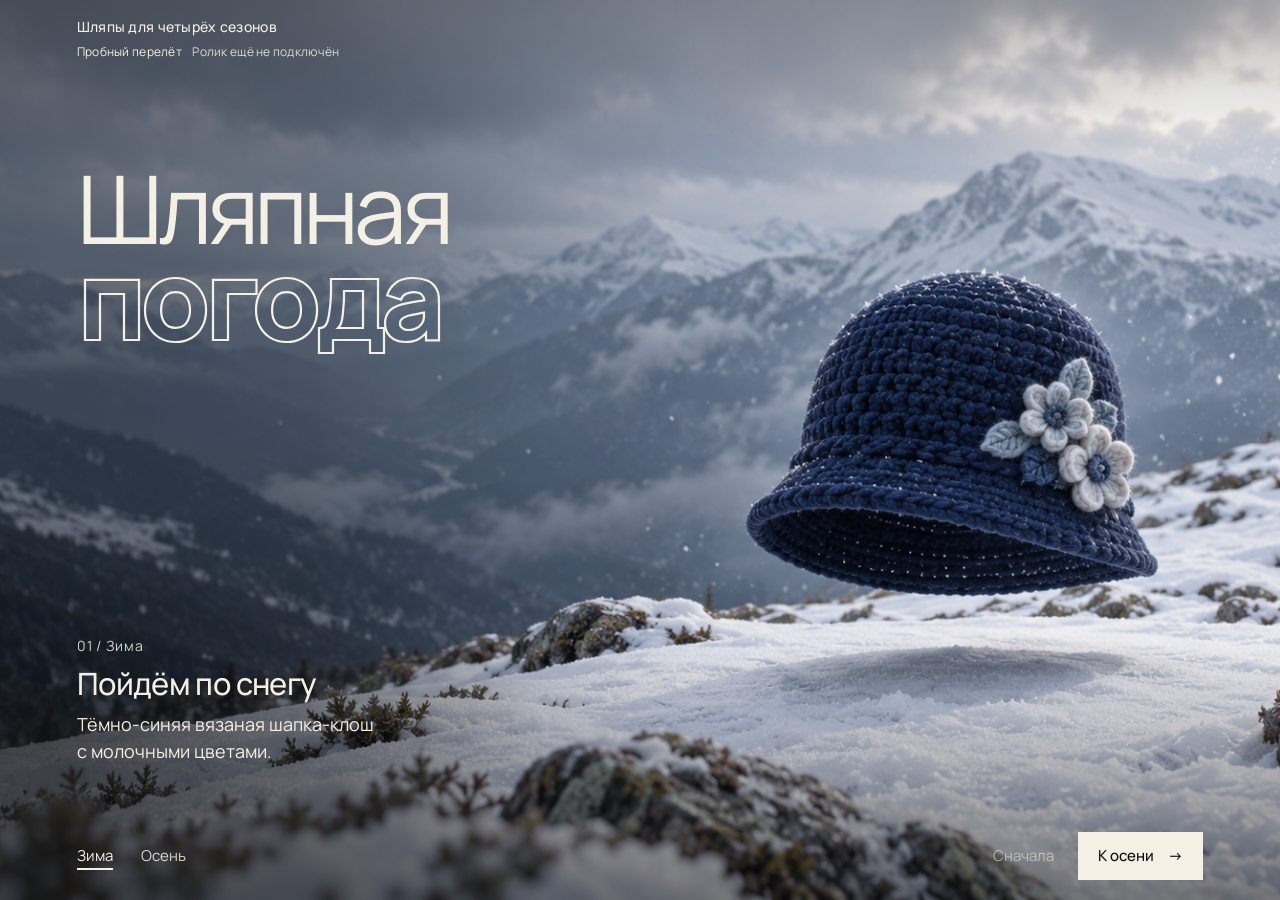
==== pilot.html @ 9ee659c9 "Add isolated flight pilot and compare current video generation costs" ====
<!doctype html>
<html lang='ru'>
<head>
<meta charset='utf-8'>
<meta name='viewport' content='width=device-width, initial-scale=1, viewport-fit=cover'>
<title>Пробный перелёт — Шляпная погода</title>
<meta name='description' content='Отдельная проба видеоперехода от зимы к осени.'>
<meta name='theme-color' content='#0b0c0d'>
<link rel='preload' href='assets/fonts/manrope-variable.ttf' as='font' type='font/ttf' crossorigin>
<link rel='preload' href='assets/fonts/hat-weather-display.woff2' as='font' type='font/woff2' crossorigin>
<link rel='stylesheet' href='styles.css'>
<link rel='stylesheet' href='pilot.css'>
<script>document.documentElement.classList.add('js')</script>
<script type='module' src='pilot-player.mjs'></script>
</head>
<body class='pilot'>
<div class='stage'>
  <header class='site-top'>
    <p class='site-top__mark'>Шляпы для четырёх сезонов</p>
    <div class='pilot-note'>
      <p>Пробный перелёт</p>
      <p class='pilot-status'>Ролик ещё не подключён</p>
    </div>
  </header>

  <main class='scenes-wrap'>
    <h1 class='title'><span class='title__name'>Шляпная</span> <span class='title__weather'>погода</span></h1>
    <div class='scenes'>
      <section class='scene is-active' id='winter' data-season='winter' aria-label='Зима'>
        <img class='scene__img' src='assets/keyframes/winter-v6.png' width='1672' height='941' fetchpriority='high' decoding='async' alt='Тёмно-синяя вязаная шапка с молочными цветами над снежным гребнем в пасмурный день'>
        <div class='scene__shade' aria-hidden='true'></div>
      </section>
      <section class='scene' id='autumn' data-season='autumn' aria-label='Осень' inert>
        <img class='scene__img' src='assets/keyframes/autumn-v6.png' width='1672' height='941' decoding='async' alt='Кирпично-красная фетровая шляпа-клош в тихой лесной долине в тёплом боковом свете'>
        <div class='scene__shade' aria-hidden='true'></div>
      </section>
    </div>

    <!-- No source until an enabled manifest and a decoded target still permit playback. -->
    <video class='pilot-video' muted playsinline preload='none' aria-hidden='true' disablepictureinpicture></video>
    <div class='scene__shade pilot-video-shade' aria-hidden='true'></div>
    <div class='scene__copy pilot-copy'>
      <p class='scene__mood'>01 / Зима</p>
      <h2 class='scene__title'>Пойдём по снегу</h2>
      <p class='scene__text'>Тёмно-синяя вязаная шапка-клош с&nbsp;молочными цветами.</p>
    </div>
  </main>

  <nav class='season-nav' aria-label='Сезоны пробного перелёта'>
    <ul class='season-nav__list'>
      <li><a class='season-nav__link' href='#winter' aria-current='true'>Зима</a></li>
      <li><a class='season-nav__link' href='#autumn'>Осень</a></li>
    </ul>
    <div class='pilot-actions'>
      <button class='pilot-reset' type='button' aria-disabled='true'>Сначала</button>
      <button class='next' type='button'><span class='next__label'>К осени</span><span class='next__arrow' aria-hidden='true'>→</span></button>
    </div>
  </nav>
  <p class='sr-only status' role='status' aria-live='polite' aria-atomic='true'></p>
</div>
<noscript><p class='pilot-noscript'>Для проверки плеера включите JavaScript. <a href='index.html'>Открыть все сезоны</a>.</p></noscript>
</body>
</html>
---- styles.css ----
@font-face {
  font-family: 'Manrope';
  src: url('assets/fonts/manrope-variable.ttf') format('truetype');
  font-weight: 200 800;
  font-style: normal;
  font-display: swap;
}

@font-face {
  font-family: 'HatWeather Display';
  src: url('assets/fonts/hat-weather-display.woff2') format('woff2');
  font-weight: 800;
  font-style: normal;
  font-display: swap;
}

:root {
  --ink: 11 12 13;
  --ivory: #f4f0e6;
  --muted: rgb(244 240 230 / .86);
  --pad: clamp(20px, 6vw, 96px);
  --copy-bottom: clamp(112px, 15vh, 152px);
  --title-top: clamp(92px, 18vh, 176px);
  --minimum-scene-height: 560px;
  color-scheme: dark;
}

*,
*::before,
*::after {
  box-sizing: border-box;
}

html {
  background: rgb(var(--ink));
  font-synthesis: none;
  -webkit-text-size-adjust: 100%;
}

body {
  margin: 0;
  background: rgb(var(--ink));
  color: var(--ivory);
  font-family: 'Manrope', 'Segoe UI', Arial, sans-serif;
  font-weight: 400;
  font-size: 17px;
  line-height: 1.5;
  -webkit-font-smoothing: antialiased;
}

p,
h1,
h2,
ul {
  margin: 0;
}

ul {
  padding: 0;
  list-style: none;
}

a,
button {
  color: inherit;
  font: inherit;
}

:focus-visible {
  outline: 2px solid var(--ivory);
  outline-offset: 3px;
}

.sr-only {
  position: absolute;
  width: 1px;
  height: 1px;
  margin: -1px;
  padding: 0;
  overflow: hidden;
  clip: rect(0 0 0 0);
  white-space: nowrap;
  border: 0;
}

/* Stage */

.stage {
  position: relative;
  isolation: isolate;
}

.site-top {
  position: absolute;
  z-index: 3;
  top: 16px;
  left: var(--pad);
  right: var(--pad);
  display: flex;
  align-items: center;
  justify-content: space-between;
  gap: 16px;
  min-height: 44px;
  font-size: 14px;
  letter-spacing: .02em;
  color: var(--muted);
}

.site-top__mark {
  color: var(--ivory);
  font-weight: 500;
}

.title {
  position: absolute;
  z-index: 3;
  top: max(var(--title-top), var(--title-reserve-top, 0px));
  left: var(--pad);
  max-width: calc(100% - var(--pad) * 2);
  overflow-wrap: anywhere;
  font-weight: 400;
  font-size: clamp(52px, min(7.4vw, 13vh), 112px);
  line-height: .98;
  letter-spacing: -.055em;
}

.title span {
  display: block;
}

.title__weather {
  font-family: 'HatWeather Display', 'Manrope', 'Segoe UI', Arial, sans-serif;
  margin-top: -.1em;
  font-size: 1.18em;
  font-weight: 800;
  line-height: .96;
  letter-spacing: -.055em;
}

@supports (-webkit-text-stroke: 1px white) {
  .title__weather {
    color: transparent;
    -webkit-text-fill-color: transparent;
    -webkit-text-stroke: clamp(1.7px, .02em, 2.4px) var(--ivory);
  }
}

@media (forced-colors: active) {
  .title__weather {
    color: CanvasText;
    -webkit-text-fill-color: CanvasText;
    -webkit-text-stroke: 0;
  }
}

/* Scenes */

.scene {
  --s: .32;
  --top: .24;
  position: relative;
  min-height: 100svh;
  overflow: hidden;
  background: rgb(var(--ink));
}

.scene[data-season='autumn'] {
  --s: .28;
}

.scene[data-season='summer'] {
  --s: .42;
  --top: .3;
}

.scene[data-season='spring'] {
  --s: .34;
  --top: .3;
}

.scene__img {
  position: absolute;
  top: 0;
  left: 0;
  display: block;
  width: 100%;
  height: 100%;
  object-fit: cover;
  object-position: 72% 50%;
}

.scene.is-unavailable .scene__img { visibility: hidden; }

.scene__shade {
  position: absolute;
  inset: 0;
  pointer-events: none;
  background:
    radial-gradient(ellipse 36rem 14rem at 0 calc(100% - var(--copy-bottom) - 40px), rgb(var(--ink) / .52), rgb(var(--ink) / 0)), /* taste-skill-ignore: feathered local scrim protects captions on detailed terrain */
    linear-gradient(180deg, rgb(var(--ink) / var(--top)) 0, rgb(var(--ink) / 0) 18%), /* taste-skill-ignore: neutral photo scrim for header contrast */
    linear-gradient(0deg, rgb(var(--ink) / .5) 0, rgb(var(--ink) / 0) 28%), /* taste-skill-ignore: neutral photo scrim for navigation contrast */
    linear-gradient(90deg, /* taste-skill-ignore: neutral photo scrim for readable typography */
      rgb(var(--ink) / var(--s)) 0,
      rgb(var(--ink) / calc(var(--s) * .76)) 24%,
      rgb(var(--ink) / calc(var(--s) * .22)) 42%,
      rgb(var(--ink) / 0) 54%);
}

.scene__copy {
  position: absolute;
  z-index: 1;
  left: var(--pad);
  bottom: max(var(--copy-bottom), var(--copy-reserve, 0px));
  width: min(30rem, 42vw);
}

.scene__mood {
  font-size: 14px;
  letter-spacing: .06em;
  color: var(--muted);
}

.scene__title {
  margin-top: 10px;
  font-weight: 500;
  font-size: clamp(25px, 2.4vw, 36px);
  line-height: 1.15;
  letter-spacing: -.02em;
  text-wrap: balance;
}

.scene__text {
  max-width: 40ch;
  margin-top: 10px;
  font-size: 18px;
  line-height: 1.5;
  color: var(--ivory);
  text-wrap: pretty;
}

/* Navigation */

.season-nav {
  position: fixed;
  z-index: 4;
  left: var(--pad);
  right: var(--pad);
  bottom: calc(20px + env(safe-area-inset-bottom));
  display: flex;
  align-items: center;
  justify-content: space-between;
  gap: 16px;
}

.season-nav__list {
  display: flex;
  gap: 4px;
  margin-left: -12px;
}

.season-nav__link {
  position: relative;
  display: inline-flex;
  align-items: center;
  justify-content: center;
  min-width: 44px;
  min-height: 44px;
  padding: 0 12px;
  font-size: 15px;
  color: var(--muted);
  text-decoration: none;
}

.season-nav__link::after {
  content: '';
  position: absolute;
  left: 12px;
  right: 12px;
  bottom: 8px;
  height: 2px;
  background: currentColor;
  opacity: 0;
}

.season-nav__link[aria-current] {
  color: var(--ivory);
}

.season-nav__link[aria-current]::after {
  opacity: 1;
}

.next {
  display: none;
  align-items: center;
  gap: 14px;
  min-height: 48px;
  padding: 0 20px;
  border: 0;
  border-radius: 0;
  background: var(--ivory);
  color: rgb(var(--ink));
  font-size: 15px;
  font-weight: 500;
  cursor: pointer;
}

@media (hover: hover) and (pointer: fine) {
  .season-nav__link:hover { color: var(--ivory); }
  .next:hover { background: #fff; color: rgb(var(--ink)); }
}

/* Enhanced: one pinned scene at a time */

.js .stage {
  height: 100svh;
  min-height: var(--minimum-scene-height);
  overflow: hidden;
}

.js .season-nav {
  position: absolute;
}

.js.is-ready .next {
  display: inline-flex;
}

.js .scene {
  position: absolute;
  inset: 0;
  z-index: 0;
  min-height: 0;
  opacity: 0;
  visibility: hidden;
  transition: opacity 0s linear 230ms, visibility 0s linear 230ms;
}

.js .scene.is-active {
  z-index: 1;
  opacity: 1;
  visibility: visible;
  transition: opacity 220ms ease-out;
}

.js:not(.is-ready) .scene, .js.is-instant .scene { transition: none; }
.status.is-error {
  position: absolute; z-index: 5; left: var(--pad);
  bottom: max(var(--copy-bottom), var(--copy-reserve, 0px));
  width: min(30rem, calc(100% - var(--pad) * 2)); height: auto;
  clip: auto; white-space: normal; margin: 0; padding: 12px 16px;
  background: rgb(var(--ink) / .92); color: var(--ivory); font-size: 15px;
}

.stage:has(.status.is-error) .scene.is-active .scene__copy { visibility: hidden; }

/* If app.js never runs, hash links still reveal their scene */
.js:not(.is-ready) .scenes:has(.scene:target) .scene {
  opacity: 0;
  visibility: hidden;
}

.js:not(.is-ready) .scenes:has(.scene:target) .scene:target {
  z-index: 1;
  opacity: 1;
  visibility: visible;
}

/* Portrait and phones: a composed crop around the hat */

@media (max-width: 700px), (max-aspect-ratio: 4/5) {
  :root {
    --pad: 20px;
    --copy-bottom: calc(136px + env(safe-area-inset-bottom));
    --title-top: 64px;
    --minimum-scene-height: 760px;
  }

  .site-top {
    top: 8px;
  }

  .title {
    font-size: clamp(44px, 14vw, 64px);
  }

  .scene {
    min-height: max(100svh, 760px);
  }

  .scene__img {
    height: var(--mobile-photo-height);
    object-position: 86% 50%;
  }

  .scene { --mobile-photo-height: min(100%, 170vw); }
  .scene[data-season='summer'] { --mobile-photo-height: min(100%, 160vw); }
  .scene[data-season='autumn'] .scene__img { object-position: 76% 50%; }
  .scene[data-season='spring'] .scene__img { object-position: 83% 50%; }

  .scene__shade {
    background: linear-gradient(180deg, /* taste-skill-ignore: neutral scrim protects mobile text without a separate panel */
      rgb(var(--ink) / max(calc(var(--s) * .95), .42)) 0,
      rgb(var(--ink) / calc(var(--s) * .6)) 16%,
      rgb(var(--ink) / 0) 26%,
      rgb(var(--ink) / 0) calc(var(--mobile-photo-height) * .62),
      rgb(var(--ink) / .86) calc(var(--mobile-photo-height) * .9),
      rgb(var(--ink)) var(--mobile-photo-height));
  }

  .scene__copy {
    right: var(--pad);
    width: auto;
  }

  .scene__title {
    font-size: 22px;
  }

  .scene__text {
    font-size: 16px;
  }

  .season-nav {
    bottom: calc(12px + env(safe-area-inset-bottom));
    flex-direction: column;
    align-items: stretch;
    gap: 8px;
  }

  .season-nav__list {
    justify-content: space-between;
    margin: 0 -12px;
  }

  .next {
    justify-content: space-between;
  }

  .js .stage {
    height: max(100svh, var(--minimum-scene-height));
    min-height: 0;
  }
}

@media (max-width: 380px) {
  :root { --title-top: 60px; }
}

@media (prefers-reduced-motion: reduce) {
  .js .scene,
  .js .scene.is-active {
    transition: none;
  }
}
---- pilot.css ----
/* The approved composition and brand typography come from styles.css. */
.pilot .site-top {
  align-items: flex-start;
  flex-direction: column;
  gap: 2px;
}

.pilot-note {
  max-width: 100%;
  text-align: left;
  font-size: 12px;
  line-height: 1.45;
}

.pilot-note > p:first-child { display: inline; margin-right: 8px; color: var(--ivory); }
.pilot-status { display: inline; }
.pilot-status { color: var(--muted); }
.pilot-status.is-error { color: var(--ivory); }

/* Still changes remain instant. Only a real video can supply camera motion. */
.js .pilot .scene,
.js .pilot .scene.is-active { transition: none; }

.pilot-video,
.pilot-video-shade {
  position: absolute;
  inset: 0;
  z-index: 2;
  width: 100%;
  height: 100%;
  opacity: 0;
  pointer-events: none;
}

.pilot-video {
  display: block;
  object-fit: cover;
  object-position: 72% 50%;
}

.pilot-video-shade { --s: .32; --top: .24; }
.pilot-video.is-visible,
.pilot-video-shade.is-visible { opacity: 1; }

.pilot-copy {
  z-index: 3;
  opacity: 1;
  transition: opacity 180ms cubic-bezier(.23, 1, .32, 1);
}

.pilot-copy.is-hidden {
  opacity: 0;
  transition-duration: 140ms;
}

.pilot-actions { display: flex; align-items: center; gap: 16px; }
.pilot-reset {
  min-width: 44px;
  min-height: 48px;
  padding: 0 8px;
  border: 0;
  background: transparent;
  font-size: 15px;
  cursor: pointer;
}

.pilot button[aria-disabled='true'] { opacity: .55; cursor: default; }
.pilot .next[aria-disabled='true'] .next__arrow { visibility: hidden; }
.pilot-noscript { position: relative; z-index: 5; padding: 20px; }

@media (hover: hover) and (pointer: fine) {
  .pilot-reset:hover:not([aria-disabled='true']) { color: #fff; }
  .pilot .next[aria-disabled='true']:hover { background: var(--ivory); }
}

@media (max-width: 700px), (max-aspect-ratio: 4/5) {
  .pilot .season-nav__list { justify-content: flex-start; gap: 8px; }
  .pilot-actions { justify-content: space-between; }
  .pilot-actions .next { flex: 1; }
  .pilot-video { height: min(100%, 170vw); object-position: 86% 50%; }
  .pilot-video-shade { --mobile-photo-height: min(100%, 170vw); }
}

@media (prefers-reduced-motion: reduce) {
  .pilot-copy { transition: none; }
}

.js.is-instant .pilot-copy { transition: none; }
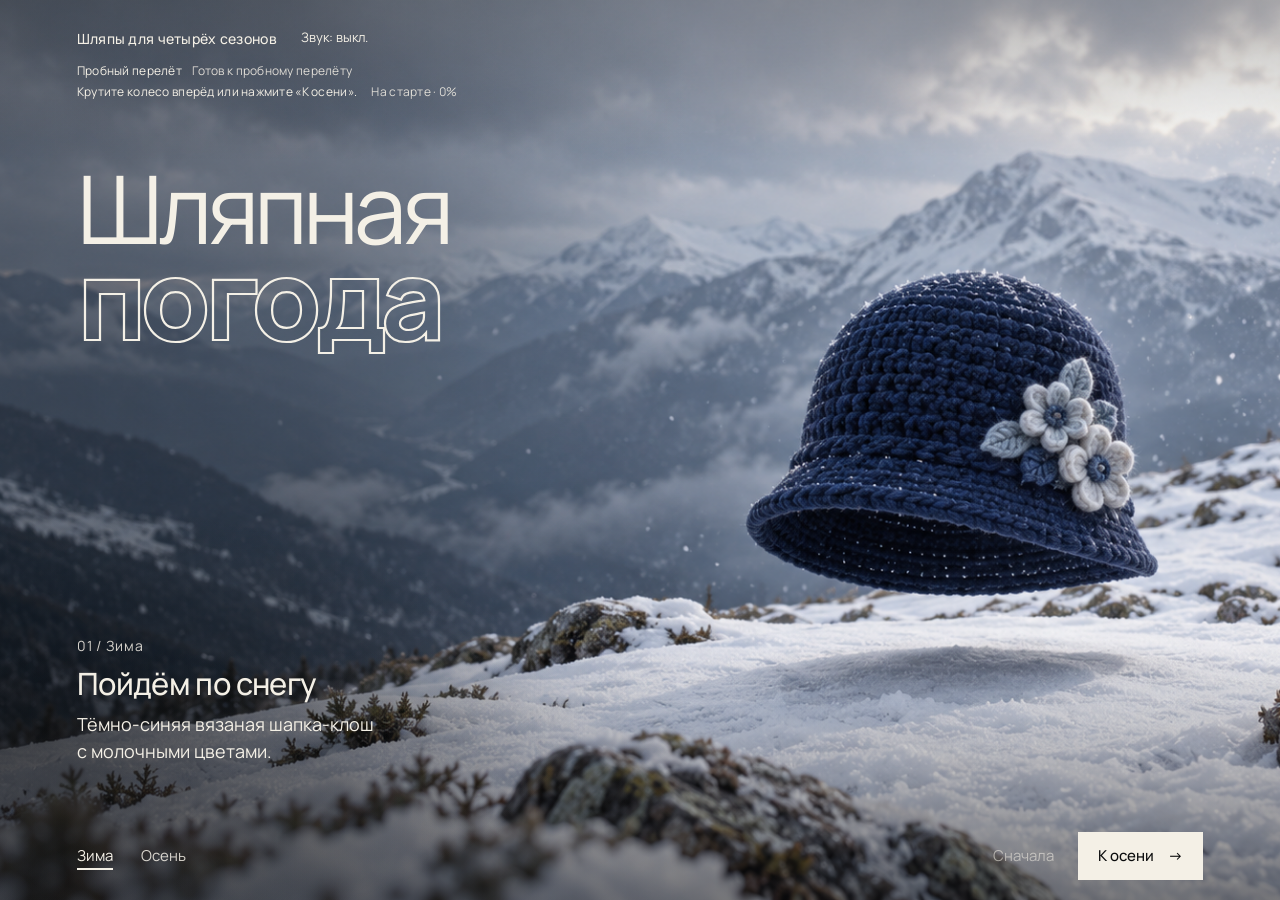
==== commit c416a416: "Add wheel-controlled seasonal flight pilot with separate wind audio" ====
--- a/pilot.html
+++ b/pilot.html
@@ -13,14 +13,19 @@
 <script>document.documentElement.classList.add('js')</script>
 <script type='module' src='pilot-player.mjs'></script>
 </head>
-<body class='pilot'>
+<body class='pilot is-photo-only'>
 <div class='stage'>
   <header class='site-top'>
-    <p class='site-top__mark'>Шляпы для четырёх сезонов</p>
+    <div class='pilot-topline'>
+      <p class='site-top__mark'>Шляпы для четырёх сезонов</p>
+      <button class='pilot-sound' type='button' aria-pressed='false' aria-label='Звук воздуха'>Звук: выкл.</button>
+    </div>
     <div class='pilot-note'>
       <p>Пробный перелёт</p>
       <p class='pilot-status'>Ролик ещё не подключён</p>
+      <p class='pilot-hint'><span class='pilot-hint__text'>Крутите колесо вперёд или нажмите «К осени».</span> <output class='pilot-progress' aria-label='Ход перелёта' aria-live='off'>На старте · 0%</output></p>
     </div>
+    <p class='pilot-mobile-note'>На телефоне — фотографии.</p>
   </header>
 
   <main class='scenes-wrap'>
--- a/pilot.css
+++ b/pilot.css
@@ -86,3 +86,37 @@
 }
 
 .js.is-instant .pilot-copy { transition: none; }
+
+.pilot-topline { display: flex; align-items: center; gap: 16px; max-width: 100%; }
+.pilot .site-top__mark { min-width: 0; }
+.pilot-hint { margin-top: 4px; color: var(--ivory); }
+.pilot-progress { display: inline-block; margin-left: 12px; color: var(--muted); font-variant-numeric: tabular-nums; }
+.pilot-sound {
+  flex: none;
+  min-height: 44px;
+  padding: 0 8px;
+  border: 0;
+  background: transparent;
+  color: var(--ivory);
+  font-size: 13px;
+  cursor: pointer;
+}
+
+@media (hover: hover) and (pointer: fine) {
+  .pilot-sound:hover { color: #fff; }
+}
+
+/* A still-only phone needs no dormant flight or sound controls in its header. */
+.pilot-mobile-note { display: none; }
+.pilot.is-photo-only .pilot-sound { display: none; }
+
+@media (max-width: 700px), (max-aspect-ratio: 4/5) {
+  .pilot.is-photo-only .site-top { gap: 0; }
+  .pilot.is-photo-only .pilot-note { display: none; }
+  .pilot.is-photo-only .pilot-mobile-note {
+    display: block;
+    font-size: 12px;
+    line-height: 18px;
+    color: var(--muted);
+  }
+}
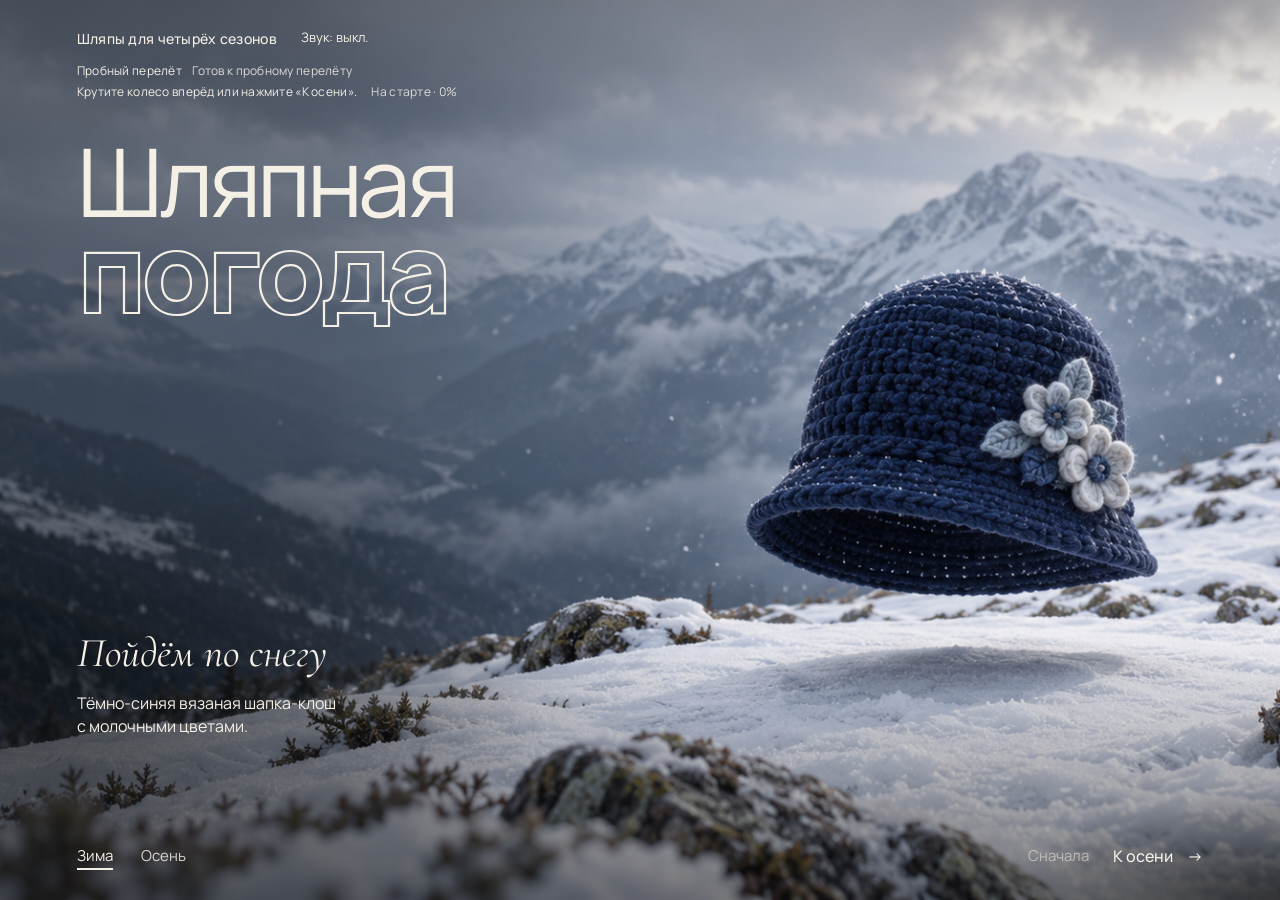
==== commit 54d61d50: "Refine seasonal typography and add spring-winter pilot" ====
--- a/pilot.html
+++ b/pilot.html
@@ -8,8 +8,9 @@
 <meta name='theme-color' content='#0b0c0d'>
 <link rel='preload' href='assets/fonts/manrope-variable.ttf' as='font' type='font/ttf' crossorigin>
 <link rel='preload' href='assets/fonts/hat-weather-display.woff2' as='font' type='font/woff2' crossorigin>
-<link rel='stylesheet' href='styles.css'>
-<link rel='stylesheet' href='pilot.css'>
+<link rel='preload' href='assets/fonts/cormorant-garamond-italic.ttf' as='font' type='font/ttf' crossorigin>
+<link rel='stylesheet' href='styles.css?v=20261026-editorial3'>
+<link rel='stylesheet' href='pilot.css?v=20261026-editorial'>
 <script>document.documentElement.classList.add('js')</script>
 <script type='module' src='pilot-player.mjs'></script>
 </head>
@@ -45,7 +46,7 @@
     <video class='pilot-video' muted playsinline preload='none' aria-hidden='true' disablepictureinpicture></video>
     <div class='scene__shade pilot-video-shade' aria-hidden='true'></div>
     <div class='scene__copy pilot-copy'>
-      <p class='scene__mood'>01 / Зима</p>
+      <p class='scene__mood sr-only'>01 / Зима</p>
       <h2 class='scene__title'>Пойдём по снегу</h2>
       <p class='scene__text'>Тёмно-синяя вязаная шапка-клош с&nbsp;молочными цветами.</p>
     </div>
--- a/styles.css
+++ b/styles.css
@@ -7,6 +7,14 @@
 }
 
 @font-face {
+  font-family: 'Cormorant Garamond';
+  src: url('assets/fonts/cormorant-garamond-italic.ttf') format('truetype');
+  font-weight: 300 700;
+  font-style: italic;
+  font-display: swap;
+}
+
+@font-face {
   font-family: 'HatWeather Display';
   src: url('assets/fonts/hat-weather-display.woff2') format('woff2');
   font-weight: 800;
@@ -19,8 +27,8 @@
   --ivory: #f4f0e6;
   --muted: rgb(244 240 230 / .86);
   --pad: clamp(20px, 6vw, 96px);
-  --copy-bottom: clamp(112px, 15vh, 152px);
-  --title-top: clamp(92px, 18vh, 176px);
+  --copy-bottom: clamp(136px, 18vh, 184px);
+  --title-top: clamp(92px, 15vh, 152px);
   --minimum-scene-height: 560px;
   color-scheme: dark;
 }
@@ -121,7 +129,7 @@
   font-weight: 400;
   font-size: clamp(52px, min(7.4vw, 13vh), 112px);
   line-height: .98;
-  letter-spacing: -.055em;
+  letter-spacing: -.045em;
 }
 
 .title span {
@@ -134,7 +142,7 @@
   font-size: 1.18em;
   font-weight: 800;
   line-height: .96;
-  letter-spacing: -.055em;
+  letter-spacing: -.045em;
 }
 
 @supports (-webkit-text-stroke: 1px white) {
@@ -168,6 +176,10 @@
   --s: .28;
 }
 
+.scene[data-season='winter'] {
+  --nav-scrim: .62;
+}
+
 .scene[data-season='summer'] {
   --s: .42;
   --top: .3;
@@ -196,7 +208,8 @@
   inset: 0;
   pointer-events: none;
   background:
-    radial-gradient(ellipse 36rem 14rem at 0 calc(100% - var(--copy-bottom) - 40px), rgb(var(--ink) / .52), rgb(var(--ink) / 0)), /* taste-skill-ignore: feathered local scrim protects captions on detailed terrain */
+    radial-gradient(ellipse 17rem 7rem at 100% 100%, rgb(var(--ink) / var(--nav-scrim, 0)), rgb(var(--ink) / 0)), /* taste-skill-ignore: local winter snow scrim keeps the navigation readable */
+    radial-gradient(ellipse 36rem 14rem at 0 calc(100% - max(var(--copy-bottom), var(--copy-reserve, 0px)) - 56px), rgb(var(--ink) / .52), rgb(var(--ink) / 0)), /* taste-skill-ignore: feathered local scrim follows the actual caption reserve */
     linear-gradient(180deg, rgb(var(--ink) / var(--top)) 0, rgb(var(--ink) / 0) 18%), /* taste-skill-ignore: neutral photo scrim for header contrast */
     linear-gradient(0deg, rgb(var(--ink) / .5) 0, rgb(var(--ink) / 0) 28%), /* taste-skill-ignore: neutral photo scrim for navigation contrast */
     linear-gradient(90deg, /* taste-skill-ignore: neutral photo scrim for readable typography */
@@ -221,19 +234,20 @@
 }
 
 .scene__title {
-  margin-top: 10px;
-  font-weight: 500;
-  font-size: clamp(25px, 2.4vw, 36px);
-  line-height: 1.15;
-  letter-spacing: -.02em;
+  font-family: 'Cormorant Garamond', Georgia, serif;
+  font-style: italic;
+  font-weight: 400;
+  font-size: clamp(34px, 3.2vw, 46px);
+  line-height: 1.06;
+  letter-spacing: 0;
   text-wrap: balance;
 }
 
 .scene__text {
-  max-width: 40ch;
-  margin-top: 10px;
-  font-size: 18px;
-  line-height: 1.5;
+  max-width: 34ch;
+  margin-top: 16px;
+  font-size: 16px;
+  line-height: 1.45;
   color: var(--ivory);
   text-wrap: pretty;
 }
@@ -254,6 +268,7 @@
 
 .season-nav__list {
   display: flex;
+  flex-wrap: wrap;
   gap: 4px;
   margin-left: -12px;
 }
@@ -295,19 +310,21 @@
   align-items: center;
   gap: 14px;
   min-height: 48px;
-  padding: 0 20px;
+  padding: 0;
   border: 0;
   border-radius: 0;
-  background: var(--ivory);
-  color: rgb(var(--ink));
-  font-size: 15px;
+  background: transparent;
+  color: var(--ivory);
+  font-size: 16px;
   font-weight: 500;
   cursor: pointer;
 }
 
+.next__arrow { transition: transform 180ms cubic-bezier(.23, 1, .32, 1); }
+
 @media (hover: hover) and (pointer: fine) {
   .season-nav__link:hover { color: var(--ivory); }
-  .next:hover { background: #fff; color: rgb(var(--ink)); }
+  .next:hover .next__arrow { transform: translateX(4px); }
 }
 
 /* Enhanced: one pinned scene at a time */
@@ -393,18 +410,25 @@
     object-position: 86% 50%;
   }
 
-  .scene { --mobile-photo-height: min(100%, 170vw); }
-  .scene[data-season='summer'] { --mobile-photo-height: min(100%, 160vw); }
+  .scene {
+    --mobile-photo-limit: 170vw;
+    --mobile-photo-height: min(100%, var(--mobile-photo-limit));
+    --copy-bottom: calc(136px + env(safe-area-inset-bottom));
+  }
+  .scene[data-season='summer'] { --mobile-photo-limit: 160vw; }
   .scene[data-season='autumn'] .scene__img { object-position: 76% 50%; }
   .scene[data-season='spring'] .scene__img { object-position: 83% 50%; }
 
   .scene__shade {
-    background: linear-gradient(180deg, /* taste-skill-ignore: neutral scrim protects mobile text without a separate panel */
+    background:
+      radial-gradient(ellipse 32rem 9rem at 0 calc(100% - max(var(--copy-bottom), var(--copy-reserve, 0px)) - 44px), rgb(var(--ink) / .4), rgb(var(--ink) / 0)), /* taste-skill-ignore: local photo contrast under the editorial caption */
+      linear-gradient(180deg, /* taste-skill-ignore: feathered photo edge retains the approved complete hat crop */
       rgb(var(--ink) / max(calc(var(--s) * .95), .42)) 0,
       rgb(var(--ink) / calc(var(--s) * .6)) 16%,
       rgb(var(--ink) / 0) 26%,
       rgb(var(--ink) / 0) calc(var(--mobile-photo-height) * .62),
-      rgb(var(--ink) / .86) calc(var(--mobile-photo-height) * .9),
+      rgb(var(--ink) / .48) calc(var(--mobile-photo-height) * .85),
+      rgb(var(--ink) / .9) calc(var(--mobile-photo-height) * .97),
       rgb(var(--ink)) var(--mobile-photo-height));
   }
 
@@ -414,7 +438,7 @@
   }
 
   .scene__title {
-    font-size: 22px;
+    font-size: clamp(28px, 8.2vw, 34px);
   }
 
   .scene__text {
@@ -425,15 +449,26 @@
     bottom: calc(12px + env(safe-area-inset-bottom));
     flex-direction: column;
     align-items: stretch;
-    gap: 8px;
+    gap: 4px;
   }
 
   .season-nav__list {
-    justify-content: space-between;
-    margin: 0 -12px;
-  }
+    display: grid;
+    grid-template-columns: repeat(auto-fit, minmax(4.25em, 1fr));
+    gap: 0;
+    margin: 0;
+    font-size: 15px;
+  }
+
+  .season-nav__list > li { display: flex; justify-content: center; min-width: 0; }
+  .season-nav__list > li:first-child { justify-content: flex-start; }
+  .season-nav__list > li:last-child { justify-content: flex-end; }
+  .season-nav__link { padding-inline: 0; font-size: inherit; }
+  .season-nav__link::after { left: 0; right: 0; }
 
   .next {
+    align-self: flex-end;
+    min-width: 112px;
     justify-content: space-between;
   }
 
@@ -448,6 +483,7 @@
 }
 
 @media (prefers-reduced-motion: reduce) {
+  .next__arrow { transition: none; }
   .js .scene,
   .js .scene.is-active {
     transition: none;
--- a/pilot.css
+++ b/pilot.css
@@ -70,7 +70,7 @@
 
 @media (hover: hover) and (pointer: fine) {
   .pilot-reset:hover:not([aria-disabled='true']) { color: #fff; }
-  .pilot .next[aria-disabled='true']:hover { background: var(--ivory); }
+  .pilot .next[aria-disabled='true']:hover { background: transparent; }
 }
 
 @media (max-width: 700px), (max-aspect-ratio: 4/5) {
